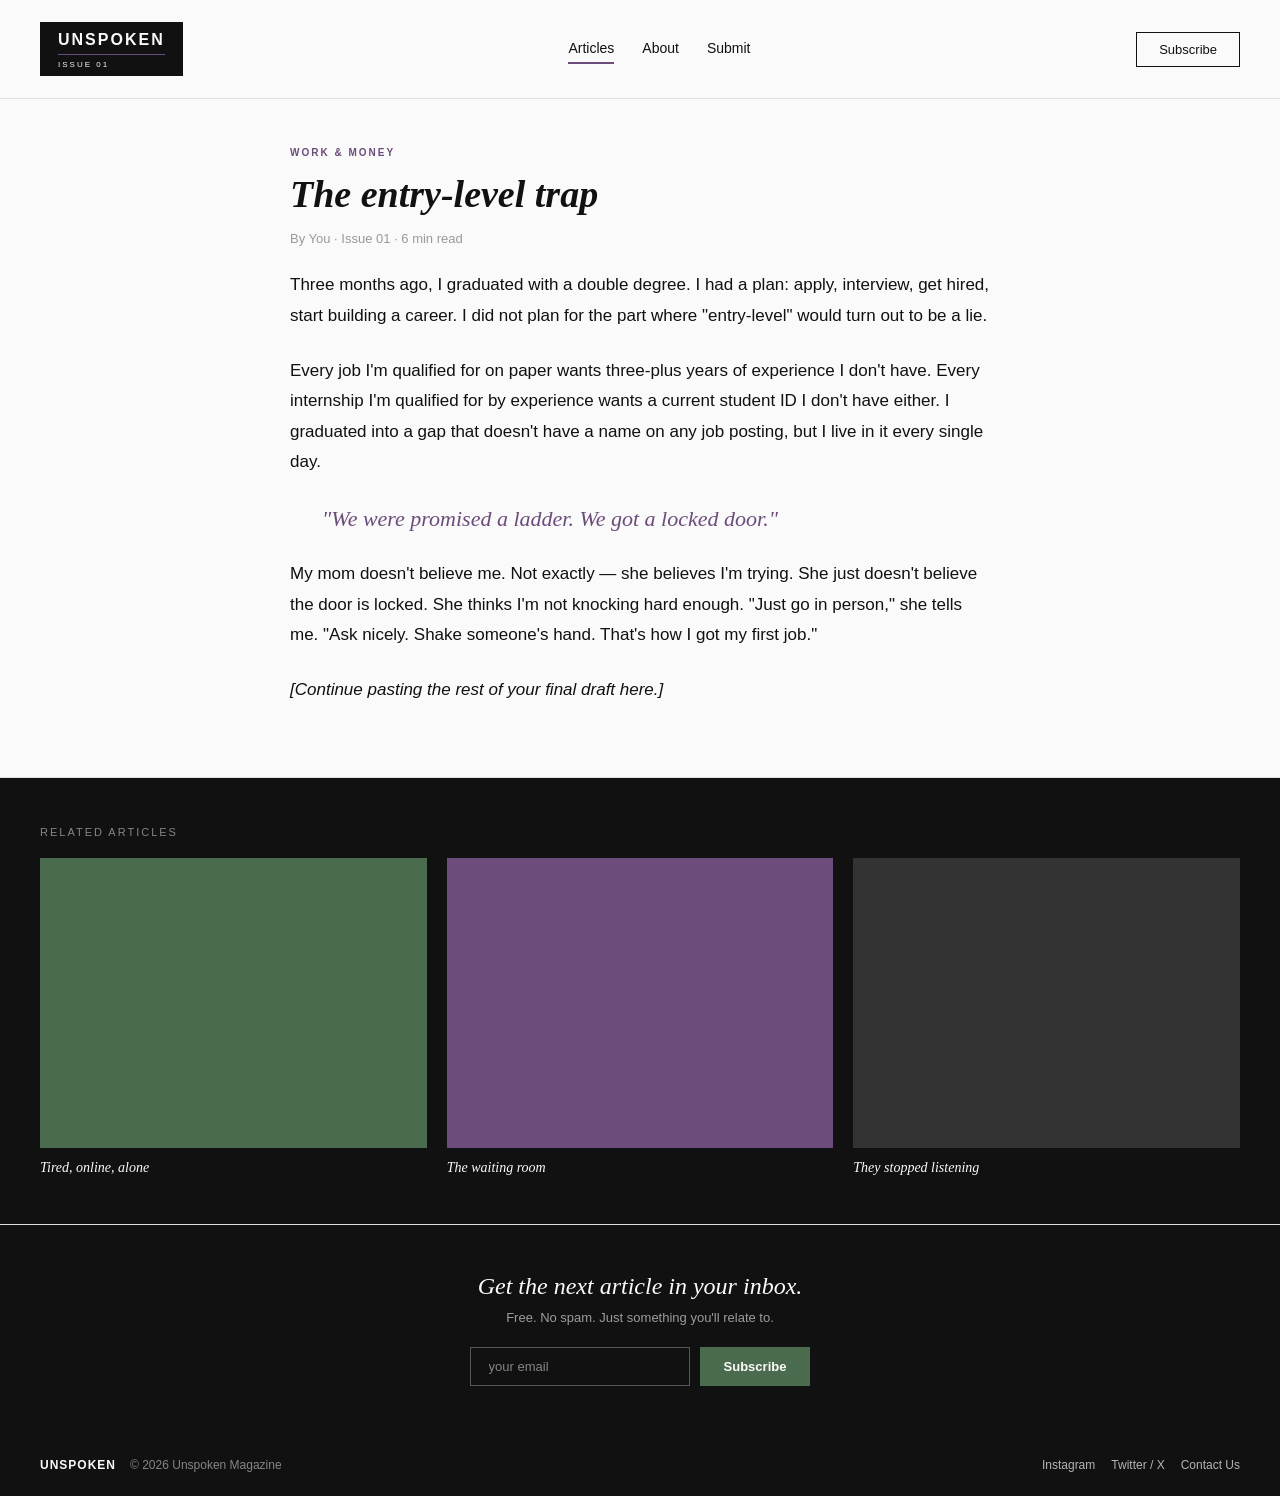
==== article-entry-level-trap.html @ 966e5781 "Add files via upload" ====
<!DOCTYPE html>
<html lang="en">
<head>
<meta charset="UTF-8">
<meta name="viewport" content="width=device-width, initial-scale=1.0">
<title>The Entry-Level Trap — Unspoken</title>
<link rel="stylesheet" href="style.css">
</head>
<body>

<nav class="nav">
  <a class="logo" href="index.html" aria-label="Unspoken home">
    <p class="name">UNSPOKEN</p>
    <div class="div"></div>
    <p class="tag">ISSUE 01</p>
  </a>
  <div class="nav-links" id="navLinks">
    <a href="articles.html" class="active">Articles</a>
    <a href="about.html">About</a>
    <a href="submit.html">Submit</a>
  </div>
  <a class="subscribe-btn" href="subscribe.html">Subscribe</a>
  <button class="nav-mobile-toggle" onclick="document.getElementById('navLinks').classList.toggle('open')" aria-label="Menu">☰</button>
</nav>

<section>
  <div class="article-page-header">
    <p class="cat-tag cat-purple">Work &amp; Money</p>
    <h1 class="article-page-title">The entry-level trap</h1>
    <p class="byline">By You · Issue 01 · 6 min read</p>
  </div>
  <div class="article-body">
    <p>Three months ago, I graduated with a double degree. I had a plan: apply, interview, get hired, start building a career. I did not plan for the part where "entry-level" would turn out to be a lie.</p>
    <p>Every job I'm qualified for on paper wants three-plus years of experience I don't have. Every internship I'm qualified for by experience wants a current student ID I don't have either. I graduated into a gap that doesn't have a name on any job posting, but I live in it every single day.</p>
    <p class="pull-quote" style="color:var(--purple);">"We were promised a ladder. We got a locked door."</p>
    <p>My mom doesn't believe me. Not exactly — she believes I'm trying. She just doesn't believe the door is locked. She thinks I'm not knocking hard enough. "Just go in person," she tells me. "Ask nicely. Shake someone's hand. That's how I got my first job."</p>
    <p><em>[Continue pasting the rest of your final draft here.]</em></p>
  </div>
</section>

<section class="related-block">
  <p class="section-label">Related Articles</p>
  <div class="related-grid">
    <div class="related-card"><div class="article-block" style="background:var(--green);"></div><p>Tired, online, alone</p></div>
    <div class="related-card"><div class="article-block" style="background:var(--purple);"></div><p>The waiting room</p></div>
    <div class="related-card"><div class="article-block" style="background:#333;"></div><p>They stopped listening</p></div>
  </div>
</section>

<section class="subscribe-block">
  <h2>Get the next article in your inbox.</h2>
  <p class="sub">Free. No spam. Just something you'll relate to.</p>
  <form class="sub-form" onsubmit="return subscribeUser(event, this)">
    <input type="email" name="email" placeholder="your email" required>
    <button type="submit">Subscribe</button>
  </form>
</section>

<footer class="site-footer">
  <div class="fl">
    <span class="mini-logo">UNSPOKEN</span>
    <span>© 2026 Unspoken Magazine</span>
  </div>
  <div class="social">
    <a href="#">Instagram</a>
    <a href="#">Twitter / X</a>
    <a href="contact.html">Contact Us</a>
  </div>
</footer>

<script src="subscribe.js"></script>
</body>
</html>
---- style.css ----
:root{
  --black:#111111;
  --white:#FAFAFA;
  --purple:#6B4C7A;
  --green:#4A6B4E;
  --grey:#666666;
  --line:#E0E0E0;
  --serif: Georgia, 'Times New Roman', serif;
  --sans: -apple-system, BlinkMacSystemFont, 'Segoe UI', Helvetica, Arial, sans-serif;
  --cond: 'Arial Narrow', Arial, sans-serif;
}
*{box-sizing:border-box;}
html,body{margin:0;padding:0;background:var(--white);color:var(--black);font-family:var(--sans);}
a{text-decoration:none;color:inherit;}
button{font-family:var(--sans);cursor:pointer;}
:focus-visible{outline:2px solid var(--purple);outline-offset:2px;}

/* ===== NAV ===== */
.nav{
  display:flex;align-items:center;justify-content:space-between;
  padding:22px 40px;border-bottom:1px solid var(--line);
  position:sticky;top:0;background:var(--white);z-index:100;
}
.logo{display:inline-flex;flex-direction:column;background:var(--black);padding:9px 18px 7px;border:none;}
.logo .name{font-family:var(--cond);font-weight:800;letter-spacing:2px;color:var(--white);font-size:16px;margin:0;}
.logo .div{width:100%;height:1px;background:var(--purple);margin:5px 0;}
.logo .tag{font-size:8px;letter-spacing:2px;color:var(--white);margin:0;}
.nav-links{display:flex;gap:28px;font-size:14px;}
.nav-links a{padding:6px 0;border-bottom:2px solid transparent;transition:border-color .15s;}
.nav-links a.active,.nav-links a:hover{border-color:var(--purple);}
.subscribe-btn{font-size:13px;border:1px solid var(--black);background:transparent;color:var(--black);padding:9px 22px;transition:.15s;display:inline-block;}
.subscribe-btn:hover{background:var(--black);color:var(--white);}
.nav-mobile-toggle{display:none;background:none;border:none;font-size:22px;}

@media (max-width:720px){
  .nav-links{display:none;}
  .nav-mobile-toggle{display:block;}
  .nav-links.open{
    display:flex;flex-direction:column;position:absolute;top:70px;left:0;right:0;
    background:var(--white);padding:20px 40px;border-bottom:1px solid var(--line);gap:16px;
  }
}

/* ===== SECTIONS ===== */
section{padding:48px 40px;border-bottom:1px solid var(--line);}
.section-label{font-size:11px;letter-spacing:2px;color:#999;text-transform:uppercase;margin:0 0 20px;}

/* HERO */
.hero{text-align:center;}
.hero-inner{max-width:600px;margin:0 auto;}
.eyebrow{font-size:11px;letter-spacing:4px;color:var(--green);text-transform:uppercase;margin:0 0 16px;}
.hero h1{font-family:var(--serif);font-style:italic;font-size:clamp(28px,5vw,42px);font-weight:400;margin:0 0 16px;line-height:1.3;}
.hero p{font-size:15px;color:var(--grey);margin:0;}

/* FEATURED */
.featured-grid{display:grid;grid-template-columns:1.15fr 1fr;gap:32px;align-items:center;}
@media (max-width:800px){.featured-grid{grid-template-columns:1fr;}}
.cat-tag{font-size:10px;letter-spacing:2px;text-transform:uppercase;margin:0 0 10px;font-weight:600;}
.cat-purple{color:var(--purple);}
.cat-green{color:var(--green);}
.cat-grey{color:#999;}
.featured-title{font-family:var(--serif);font-style:italic;font-size:clamp(22px,3vw,30px);margin:0 0 12px;line-height:1.3;}
.featured-desc{font-size:14px;color:var(--grey);line-height:1.6;margin:0 0 16px;}
.read-now{font-size:11px;letter-spacing:2px;font-weight:700;color:var(--green);text-transform:uppercase;}
.quote-box{background:var(--black);aspect-ratio:4/3;display:flex;align-items:center;justify-content:center;padding:32px;}
.quote-box p{font-family:var(--serif);font-style:italic;color:var(--white);text-align:center;font-size:18px;line-height:1.5;margin:0;}

/* ARTICLE GRID */
.article-grid{display:grid;grid-template-columns:repeat(3,1fr);gap:24px;}
@media (max-width:800px){.article-grid{grid-template-columns:1fr;}}
.article-card{cursor:pointer;}
.article-block{aspect-ratio:4/3;margin-bottom:12px;}
.article-card .cat-tag{margin-bottom:6px;}
.article-card-title{font-family:var(--serif);font-style:italic;font-size:16px;margin:0 0 4px;}
.article-date{font-size:11px;color:#999;}

/* FILTER TABS */
.filter-tabs{display:flex;gap:24px;margin-bottom:32px;flex-wrap:wrap;}
.filter-tab{font-size:13px;padding-bottom:8px;border-bottom:2px solid transparent;color:var(--grey);background:none;border-top:none;border-left:none;border-right:none;}
.filter-tab.active{color:var(--black);border-bottom-color:var(--purple);font-weight:600;}

/* SUBSCRIBE FOOTER BLOCK */
.subscribe-block{background:var(--black);text-align:center;border-bottom:none;}
.subscribe-block h2{font-family:var(--serif);font-style:italic;color:var(--white);font-size:24px;margin:0 0 10px;font-weight:400;}
.subscribe-block .sub{font-size:13px;color:rgba(250,250,250,.6);margin:0 0 22px;}
.sub-form{display:inline-flex;gap:10px;flex-wrap:wrap;justify-content:center;}
.sub-form input{border:1px solid rgba(250,250,250,.3);background:transparent;padding:11px 18px;font-size:13px;color:var(--white);width:220px;}
.sub-form input::placeholder{color:rgba(250,250,250,.5);}
.sub-form button{background:var(--green);border:none;padding:11px 24px;font-size:13px;color:var(--white);font-weight:700;}

/* ARTICLE PAGE */
.article-page-header{max-width:700px;margin:0 auto;text-align:left;}
.article-page-title{font-family:var(--serif);font-style:italic;font-size:clamp(28px,4vw,38px);margin:12px 0;line-height:1.3;}
.byline{font-size:13px;color:#999;margin:0 0 24px;}
.article-body{max-width:700px;margin:0 auto;font-size:17px;line-height:1.8;}
.article-body p{margin:0 0 24px;}
.pull-quote{font-family:var(--serif);font-style:italic;font-size:22px;text-align:center;margin:40px auto;max-width:520px;line-height:1.5;}
.related-block{background:var(--black);}
.related-block .section-label{color:rgba(250,250,250,.5);}
.related-grid{display:grid;grid-template-columns:repeat(3,1fr);gap:20px;}
@media (max-width:800px){.related-grid{grid-template-columns:1fr;}}
.related-card .article-block{aspect-ratio:4/3;}
.related-card p{color:var(--white);font-family:var(--serif);font-style:italic;font-size:14px;margin:8px 0 0;}

/* ABOUT */
.about-wrap{max-width:650px;margin:0 auto;}
.about-wrap h1{font-family:var(--serif);font-style:italic;font-size:34px;margin:0 0 24px;font-weight:400;}
.about-wrap p{font-size:16px;line-height:1.8;color:#333;margin:0 0 20px;}
.pillars-grid{display:grid;grid-template-columns:1fr 1fr;gap:20px;margin-top:16px;}
@media (max-width:600px){.pillars-grid{grid-template-columns:1fr;}}
.pillar-card{padding:20px;border-left:4px solid var(--purple);background:#fff;}
.pillar-card h3{font-family:var(--serif);font-style:italic;font-size:17px;margin:0 0 8px;font-weight:400;}
.pillar-card p{font-size:13px;color:var(--grey);margin:0;line-height:1.5;}

/* SUBMIT */
.submit-wrap{max-width:560px;margin:0 auto;}
.submit-wrap h1{font-family:var(--serif);font-style:italic;font-size:32px;margin:0 0 16px;font-weight:400;}
.submit-wrap > p{font-size:15px;color:var(--grey);line-height:1.7;margin:0 0 32px;}
.form-group{margin-bottom:20px;}
.form-group label{display:block;font-size:12px;letter-spacing:1px;text-transform:uppercase;color:#999;margin-bottom:8px;}
.form-group input,.form-group select,.form-group textarea{
  width:100%;padding:12px 14px;border:1px solid var(--line);font-size:14px;font-family:var(--sans);background:var(--white);
}
.form-group textarea{min-height:120px;resize:vertical;}
.submit-btn{background:var(--black);color:var(--white);border:none;padding:13px 32px;font-size:14px;font-weight:600;}
.submit-btn:hover{background:var(--purple);}

/* SUBSCRIBE PAGE */
.subscribe-page{text-align:center;padding:80px 40px;}
.subscribe-page h1{font-family:var(--serif);font-style:italic;font-size:36px;margin:0 0 12px;font-weight:400;}
.subscribe-page p{color:var(--grey);font-size:15px;margin:0 0 28px;}
.founding-note{max-width:460px;margin:32px auto 0;padding:20px;border:1px solid var(--line);font-size:13px;color:var(--grey);text-align:left;}
.founding-note strong{color:var(--black);}

/* THANK YOU */
.thankyou{background:var(--black);text-align:center;padding:120px 40px;}
.thankyou h1{font-family:var(--serif);font-style:italic;color:var(--white);font-size:38px;margin:0 0 14px;font-weight:400;}
.thankyou p{color:rgba(250,250,250,.6);font-size:14px;margin:0 0 24px;}
.thankyou a{font-size:13px;letter-spacing:1px;color:var(--green);font-weight:700;text-transform:uppercase;}

/* SITE FOOTER */
.site-footer{background:var(--black);padding:24px 40px;display:flex;align-items:center;justify-content:space-between;flex-wrap:wrap;gap:12px;border-bottom:none;}
.site-footer .fl{display:flex;align-items:center;gap:14px;}
.site-footer .mini-logo{font-family:var(--cond);font-weight:800;color:var(--white);font-size:12px;letter-spacing:1px;}
.site-footer span{font-size:12px;color:rgba(250,250,250,.5);}
.site-footer .social{display:flex;gap:16px;}
.site-footer .social a{font-size:12px;color:rgba(250,250,250,.7);}
.site-footer .social a:hover{color:var(--white);}
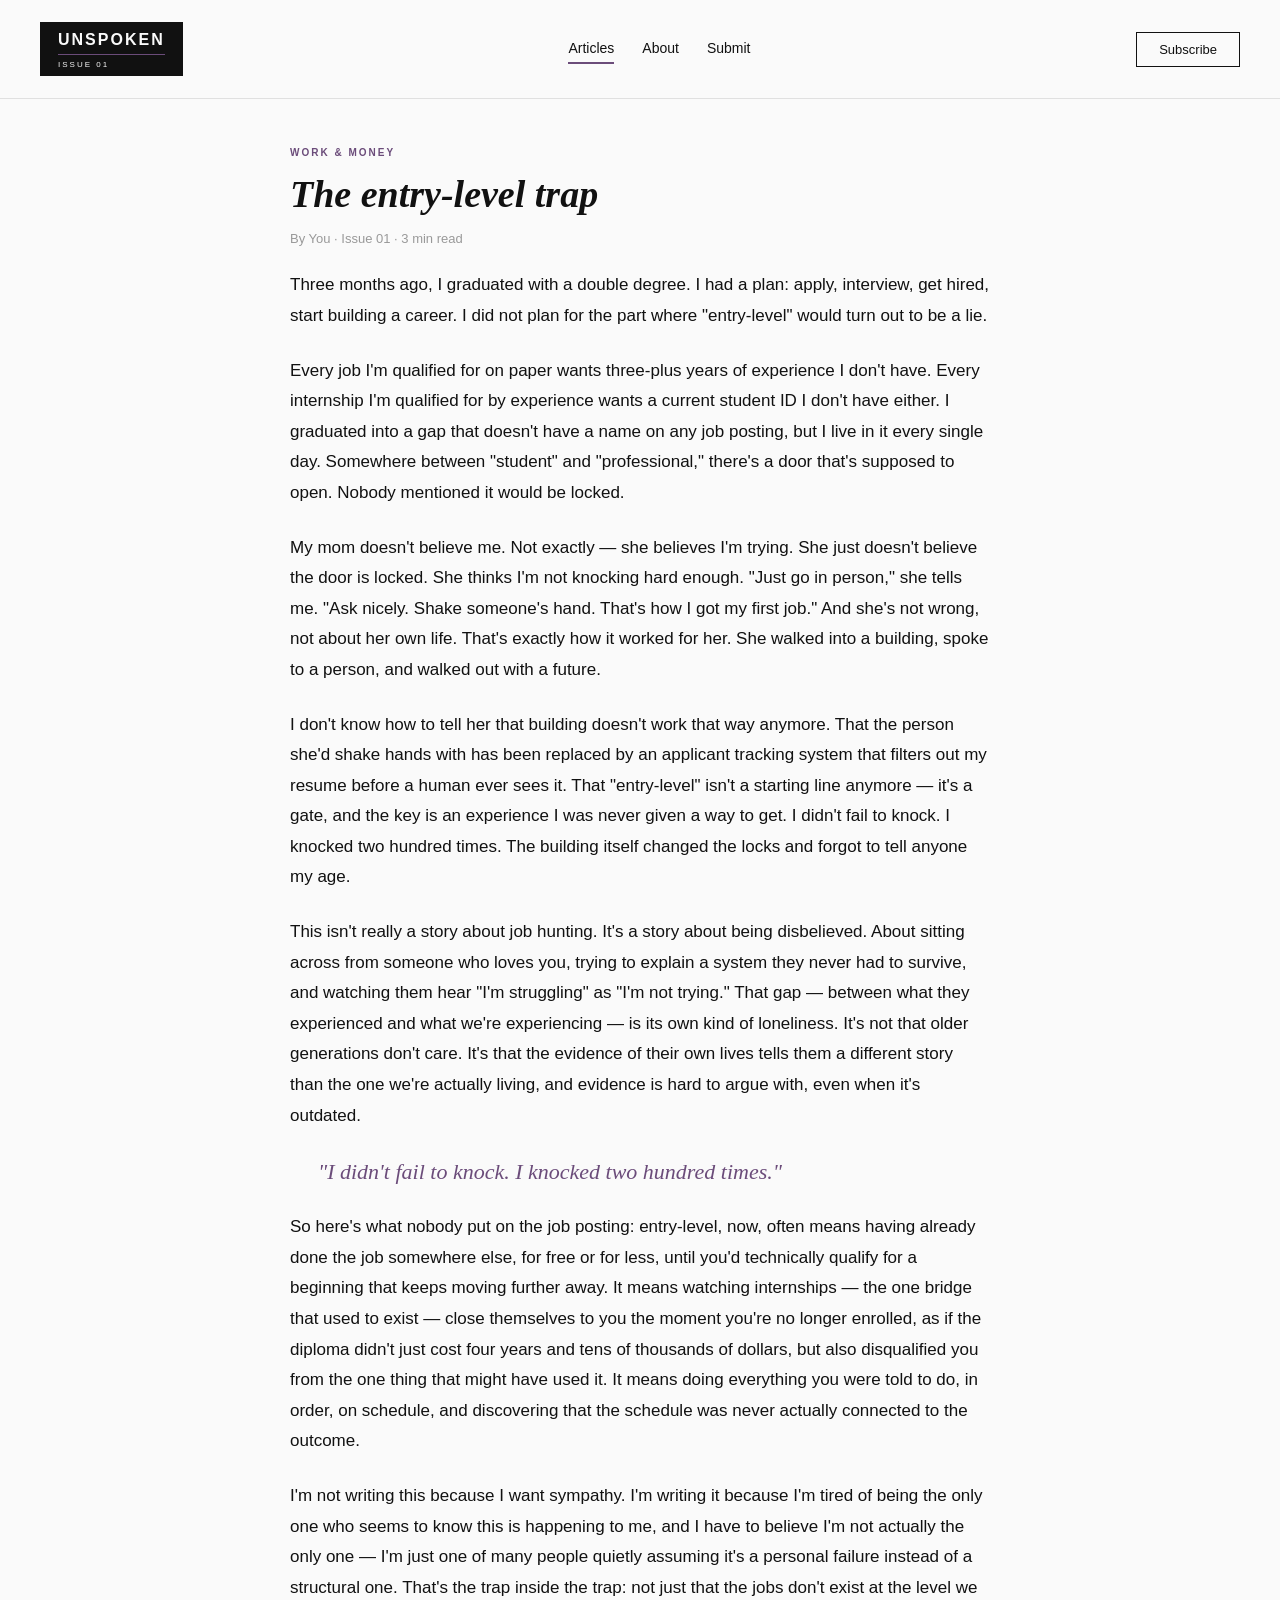
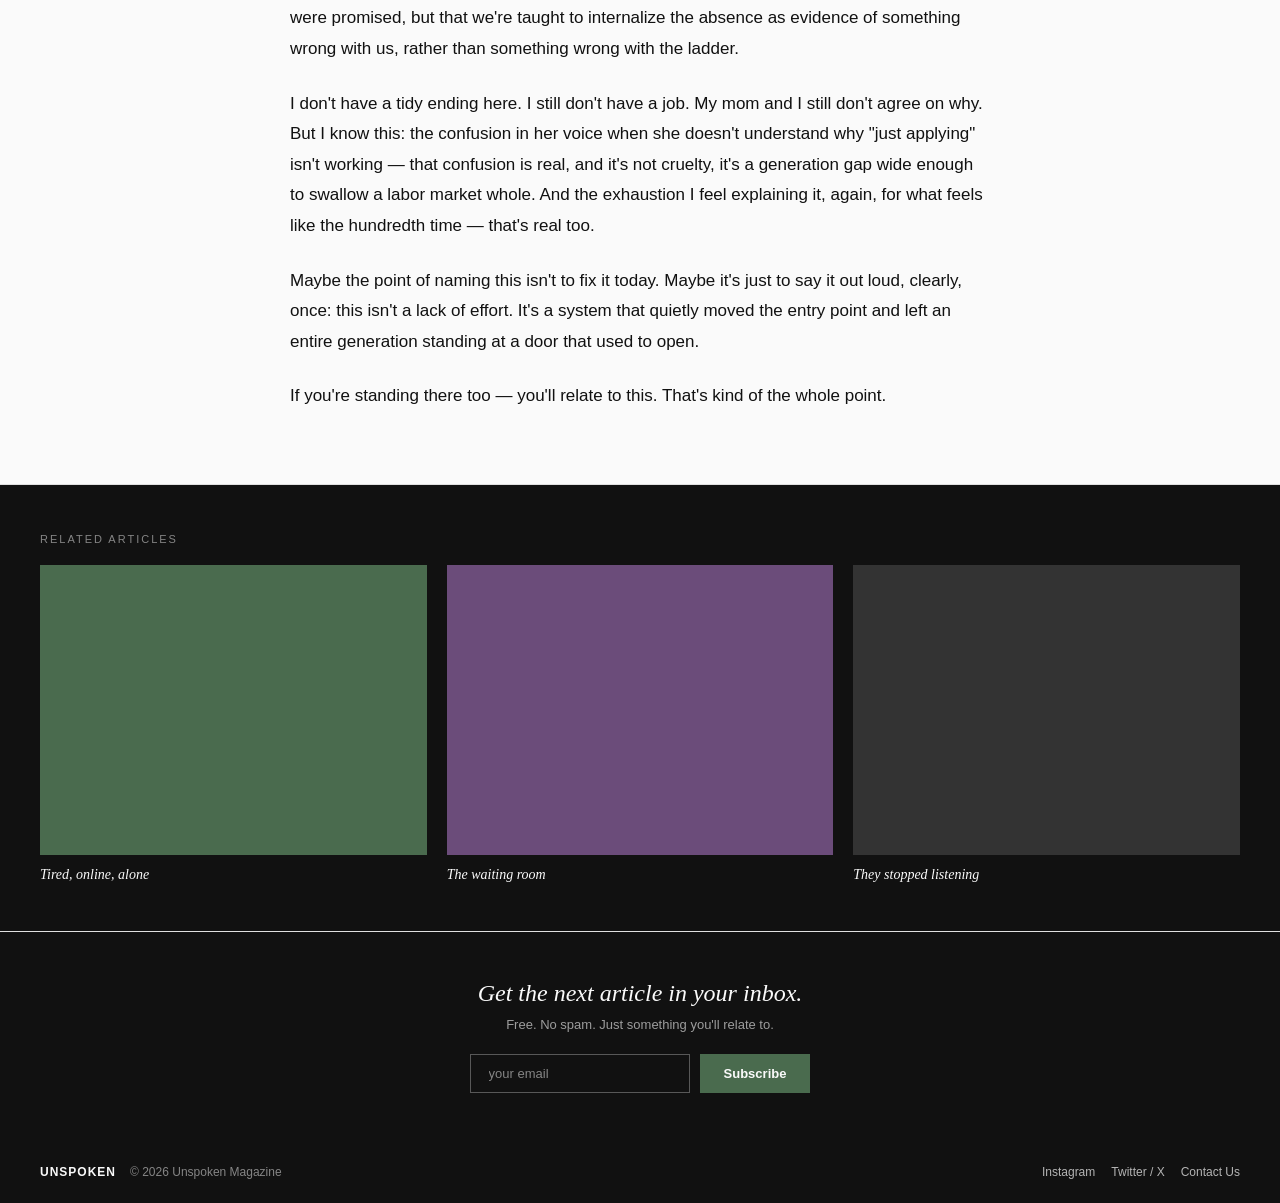
==== commit 10247b53: "Add files via upload" ====
--- a/article-entry-level-trap.html
+++ b/article-entry-level-trap.html
@@ -27,14 +27,20 @@
   <div class="article-page-header">
     <p class="cat-tag cat-purple">Work &amp; Money</p>
     <h1 class="article-page-title">The entry-level trap</h1>
-    <p class="byline">By You · Issue 01 · 6 min read</p>
+    <p class="byline">By You · Issue 01 · 3 min read</p>
   </div>
   <div class="article-body">
     <p>Three months ago, I graduated with a double degree. I had a plan: apply, interview, get hired, start building a career. I did not plan for the part where "entry-level" would turn out to be a lie.</p>
-    <p>Every job I'm qualified for on paper wants three-plus years of experience I don't have. Every internship I'm qualified for by experience wants a current student ID I don't have either. I graduated into a gap that doesn't have a name on any job posting, but I live in it every single day.</p>
-    <p class="pull-quote" style="color:var(--purple);">"We were promised a ladder. We got a locked door."</p>
-    <p>My mom doesn't believe me. Not exactly — she believes I'm trying. She just doesn't believe the door is locked. She thinks I'm not knocking hard enough. "Just go in person," she tells me. "Ask nicely. Shake someone's hand. That's how I got my first job."</p>
-    <p><em>[Continue pasting the rest of your final draft here.]</em></p>
+    <p>Every job I'm qualified for on paper wants three-plus years of experience I don't have. Every internship I'm qualified for by experience wants a current student ID I don't have either. I graduated into a gap that doesn't have a name on any job posting, but I live in it every single day. Somewhere between "student" and "professional," there's a door that's supposed to open. Nobody mentioned it would be locked.</p>
+    <p>My mom doesn't believe me. Not exactly — she believes I'm trying. She just doesn't believe the door is locked. She thinks I'm not knocking hard enough. "Just go in person," she tells me. "Ask nicely. Shake someone's hand. That's how I got my first job." And she's not wrong, not about her own life. That's exactly how it worked for her. She walked into a building, spoke to a person, and walked out with a future.</p>
+    <p>I don't know how to tell her that building doesn't work that way anymore. That the person she'd shake hands with has been replaced by an applicant tracking system that filters out my resume before a human ever sees it. That "entry-level" isn't a starting line anymore — it's a gate, and the key is an experience I was never given a way to get. I didn't fail to knock. I knocked two hundred times. The building itself changed the locks and forgot to tell anyone my age.</p>
+    <p>This isn't really a story about job hunting. It's a story about being disbelieved. About sitting across from someone who loves you, trying to explain a system they never had to survive, and watching them hear "I'm struggling" as "I'm not trying." That gap — between what they experienced and what we're experiencing — is its own kind of loneliness. It's not that older generations don't care. It's that the evidence of their own lives tells them a different story than the one we're actually living, and evidence is hard to argue with, even when it's outdated.</p>
+    <p class="pull-quote" style="color:var(--purple);">"I didn't fail to knock. I knocked two hundred times."</p>
+    <p>So here's what nobody put on the job posting: entry-level, now, often means having already done the job somewhere else, for free or for less, until you'd technically qualify for a beginning that keeps moving further away. It means watching internships — the one bridge that used to exist — close themselves to you the moment you're no longer enrolled, as if the diploma didn't just cost four years and tens of thousands of dollars, but also disqualified you from the one thing that might have used it. It means doing everything you were told to do, in order, on schedule, and discovering that the schedule was never actually connected to the outcome.</p>
+    <p>I'm not writing this because I want sympathy. I'm writing it because I'm tired of being the only one who seems to know this is happening to me, and I have to believe I'm not actually the only one — I'm just one of many people quietly assuming it's a personal failure instead of a structural one. That's the trap inside the trap: not just that the jobs don't exist at the level we were promised, but that we're taught to internalize the absence as evidence of something wrong with us, rather than something wrong with the ladder.</p>
+    <p>I don't have a tidy ending here. I still don't have a job. My mom and I still don't agree on why. But I know this: the confusion in her voice when she doesn't understand why "just applying" isn't working — that confusion is real, and it's not cruelty, it's a generation gap wide enough to swallow a labor market whole. And the exhaustion I feel explaining it, again, for what feels like the hundredth time — that's real too.</p>
+    <p>Maybe the point of naming this isn't to fix it today. Maybe it's just to say it out loud, clearly, once: this isn't a lack of effort. It's a system that quietly moved the entry point and left an entire generation standing at a door that used to open.</p>
+    <p>If you're standing there too — you'll relate to this. That's kind of the whole point.</p>
   </div>
 </section>
 
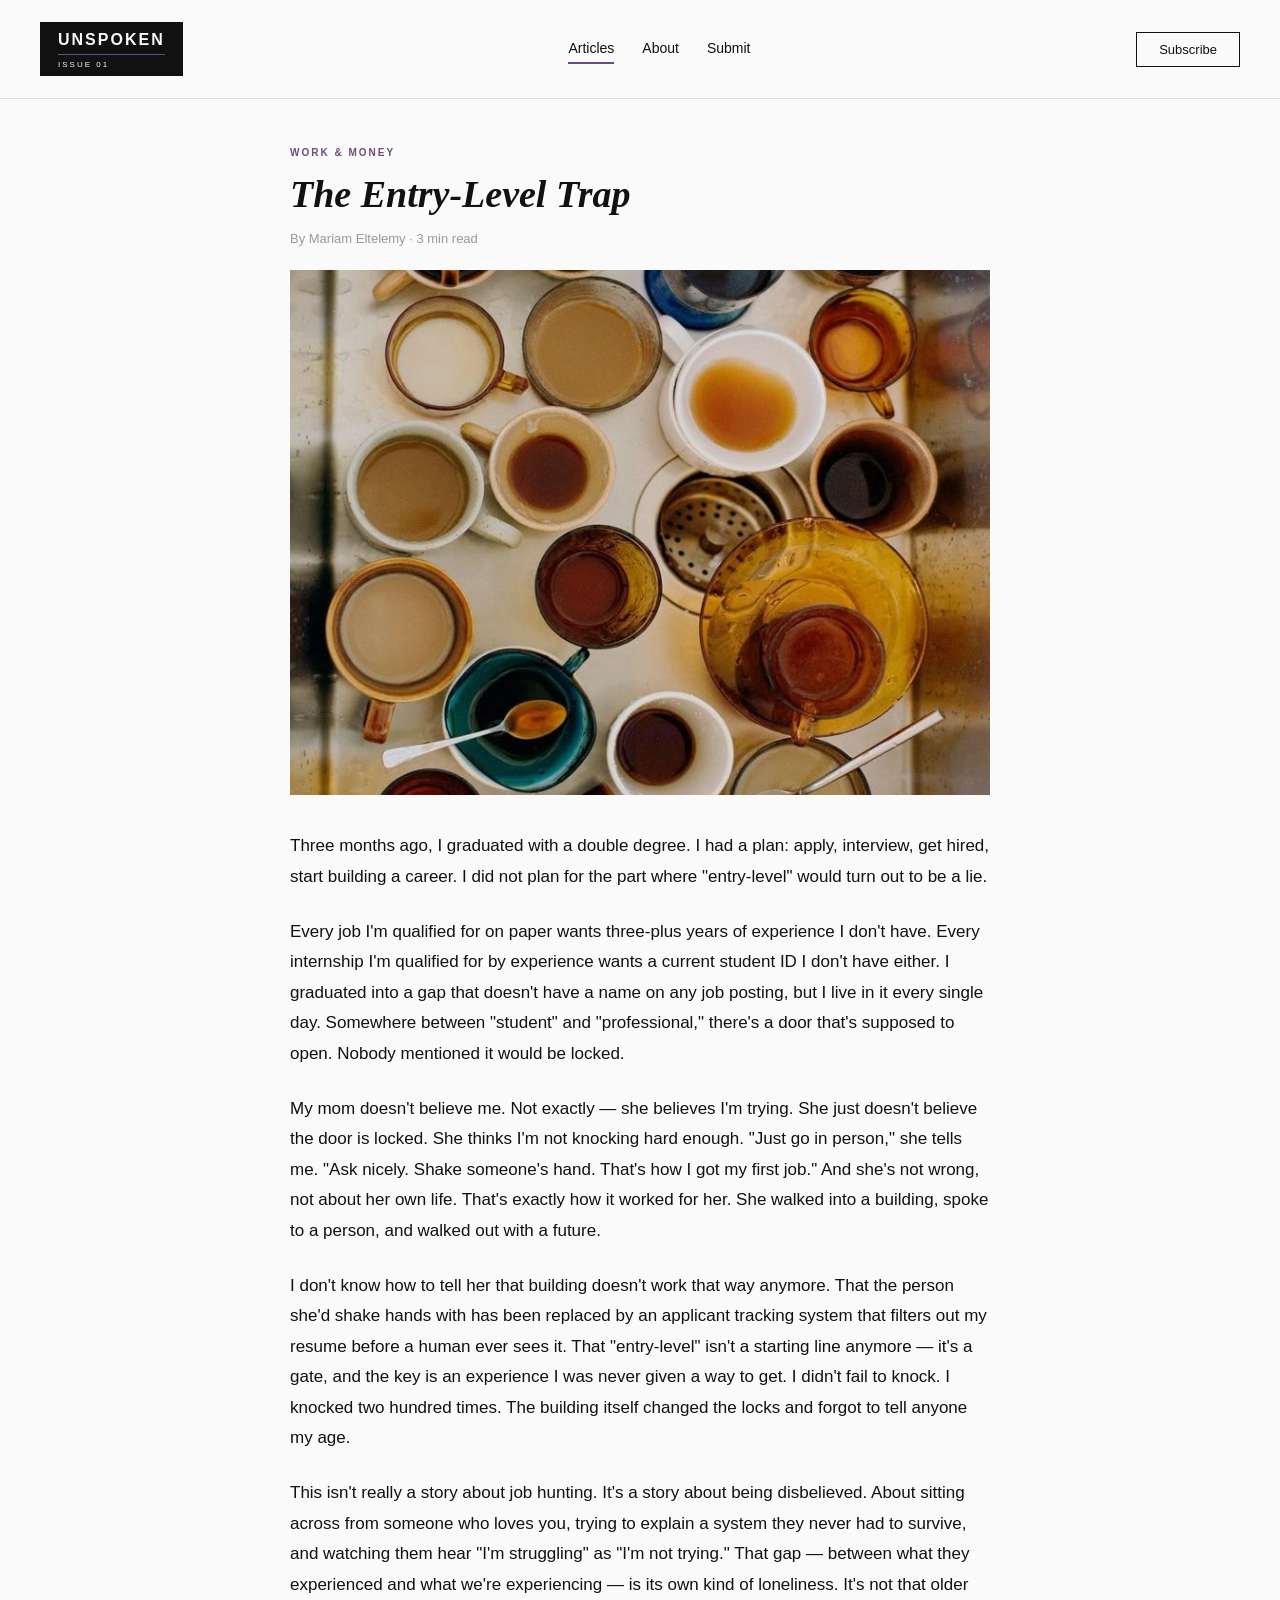
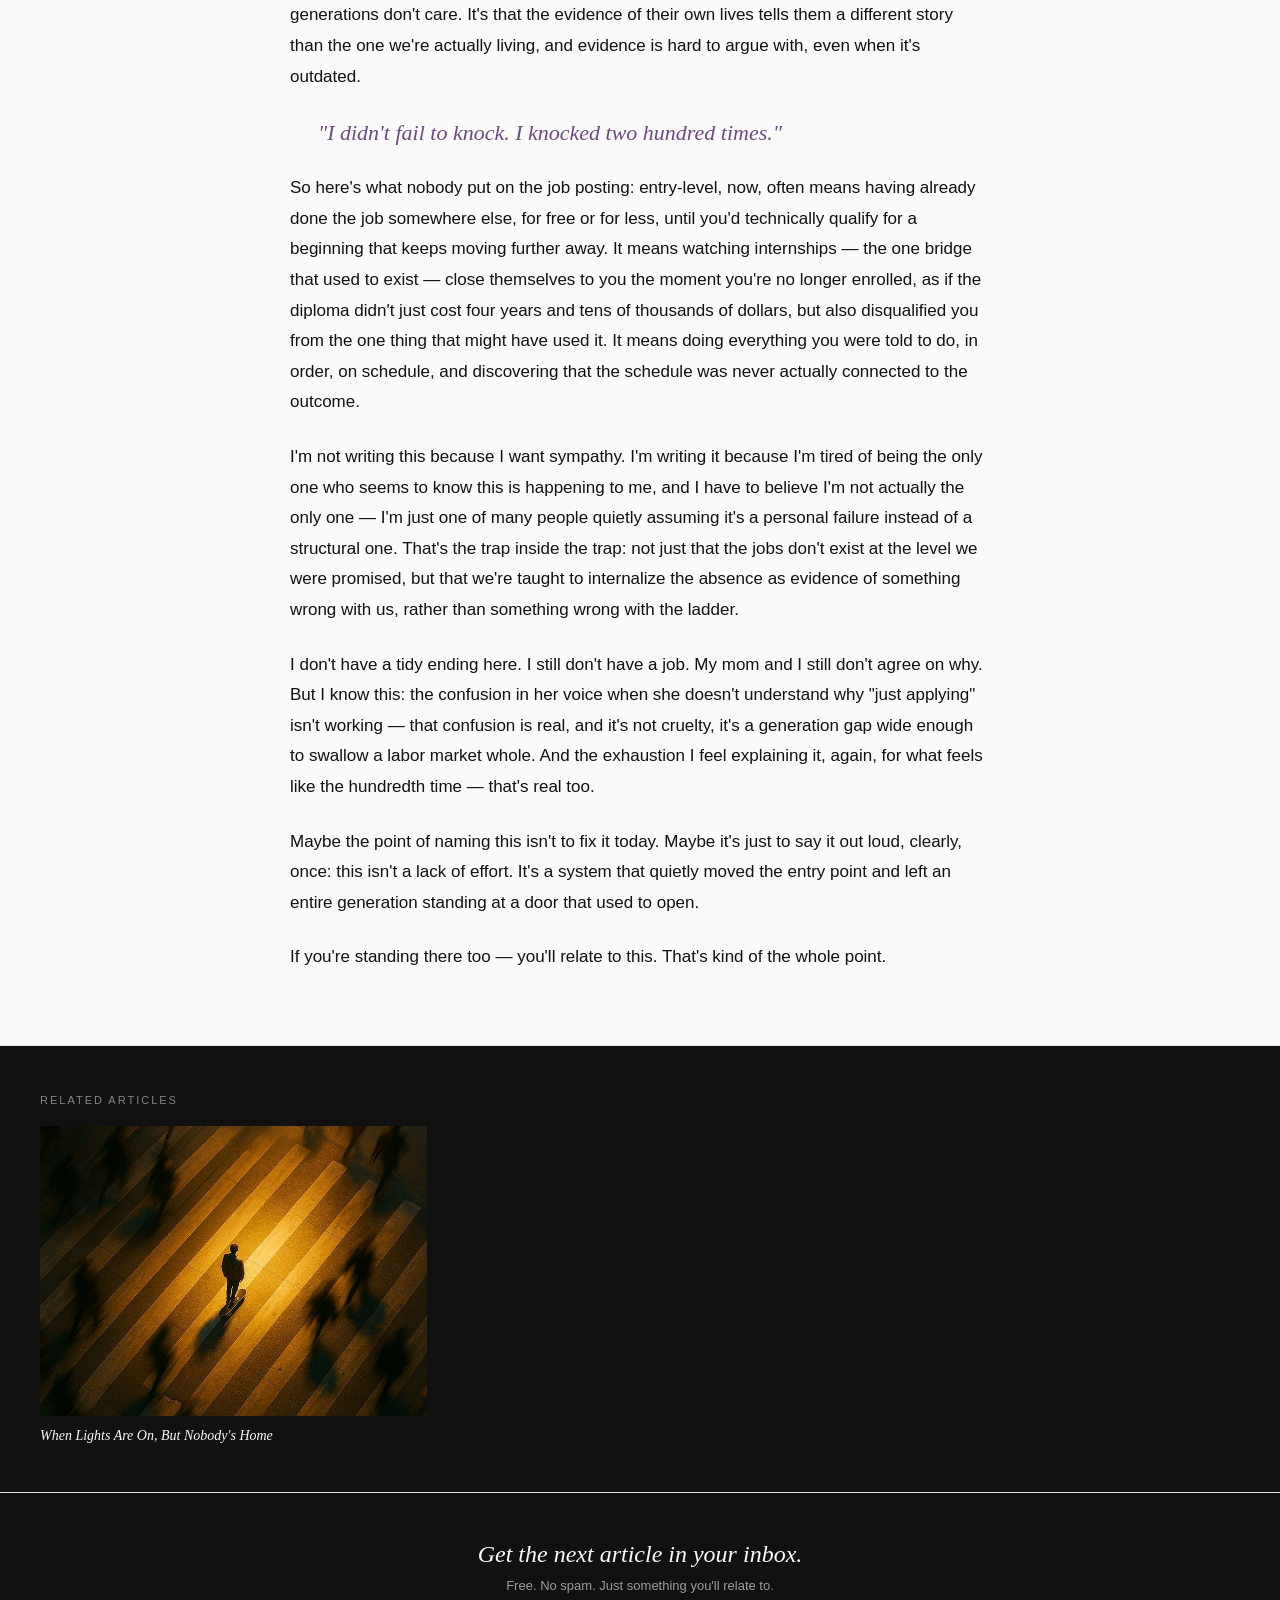
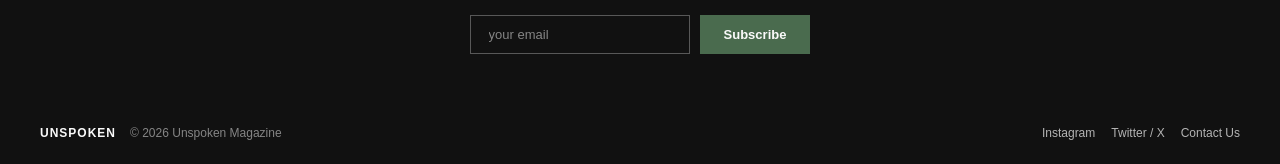
==== commit 39557298: "Add files via upload" ====
--- a/article-entry-level-trap.html
+++ b/article-entry-level-trap.html
@@ -26,9 +26,10 @@
 <section>
   <div class="article-page-header">
     <p class="cat-tag cat-purple">Work &amp; Money</p>
-    <h1 class="article-page-title">The entry-level trap</h1>
-    <p class="byline">By You · Issue 01 · 3 min read</p>
+    <h1 class="article-page-title">The Entry-Level Trap</h1>
+    <p class="byline">By Mariam Eltelemy · 3 min read</p>
   </div>
+  <div class="article-hero" id="article-hero" data-slug="entry-level-trap"></div>
   <div class="article-body">
     <p>Three months ago, I graduated with a double degree. I had a plan: apply, interview, get hired, start building a career. I did not plan for the part where "entry-level" would turn out to be a lie.</p>
     <p>Every job I'm qualified for on paper wants three-plus years of experience I don't have. Every internship I'm qualified for by experience wants a current student ID I don't have either. I graduated into a gap that doesn't have a name on any job posting, but I live in it every single day. Somewhere between "student" and "professional," there's a door that's supposed to open. Nobody mentioned it would be locked.</p>
@@ -46,11 +47,7 @@
 
 <section class="related-block">
   <p class="section-label">Related Articles</p>
-  <div class="related-grid">
-    <div class="related-card"><div class="article-block" style="background:var(--green);"></div><p>Tired, online, alone</p></div>
-    <div class="related-card"><div class="article-block" style="background:var(--purple);"></div><p>The waiting room</p></div>
-    <div class="related-card"><div class="article-block" style="background:#333;"></div><p>They stopped listening</p></div>
-  </div>
+  <div class="related-grid" id="related-grid" data-current="entry-level-trap"></div>
 </section>
 
 <section class="subscribe-block">
@@ -74,6 +71,8 @@
   </div>
 </footer>
 
+<script src="articles.js"></script>
+<script src="site.js"></script>
 <script src="subscribe.js"></script>
 </body>
 </html>
--- a/style.css
+++ b/style.css
@@ -146,3 +146,16 @@
 .site-footer .social{display:flex;gap:16px;}
 .site-footer .social a{font-size:12px;color:rgba(250,250,250,.7);}
 .site-footer .social a:hover{color:var(--white);}
+
+/* ARTICLE PICTURES */
+.article-block img,.related-card .article-block img{width:100%;height:100%;object-fit:cover;display:block;}
+.featured-img{display:block;aspect-ratio:4/3;overflow:hidden;}
+.featured-img img{width:100%;height:100%;object-fit:cover;display:block;}
+.article-hero{max-width:700px;margin:0 auto 36px;}
+.article-hero img{width:100%;display:block;aspect-ratio:4/3;object-fit:cover;}
+
+/* FEATURED QUOTE BOX COLORS + SMALL BITS */
+.quote-box.green{background:var(--green);}
+.quote-box.purple{background:var(--purple);}
+.featured-by{font-size:13px;color:#999;margin:0 0 14px;}
+.empty-note{color:var(--grey);font-size:14px;}
